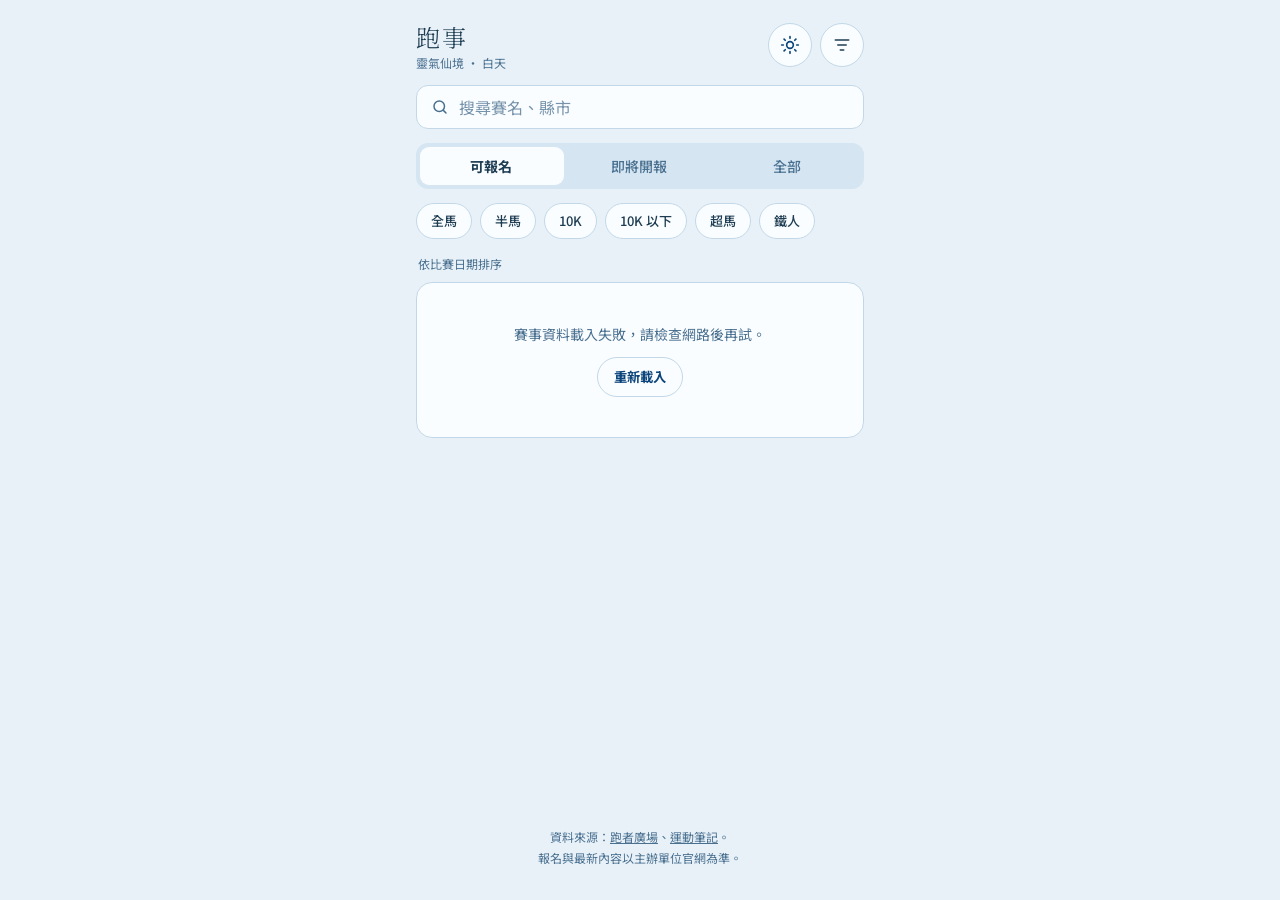
==== site/index.html @ 1be026e9 "加入網站：賽事列表、篩選、詳情（準備部署到 Cloudflare Pages） - site/：純 HTML/CSS/JS，照設計稿的三個畫面與日夜主題 - 讀 races.json，報名狀態依今天重" ====
<!doctype html>
<html lang="zh-Hant" data-theme="day">
<head>
<meta charset="utf-8">
<meta name="viewport" content="width=device-width, initial-scale=1, viewport-fit=cover">
<title>跑事｜台灣路跑賽事，現在還能報名哪些</title>
<meta name="description" content="整理跑者廣場、運動筆記的台灣路跑賽事：現在還能報名的比賽、快截止提醒、加到行事曆。">
<meta name="theme-color" content="#E8F1F8">
<link rel="icon" href="favicon.svg" type="image/svg+xml">
<link rel="preconnect" href="https://fonts.googleapis.com">
<link rel="preconnect" href="https://fonts.gstatic.com" crossorigin>
<link href="https://fonts.googleapis.com/css2?family=Barlow+Condensed:wght@600;700&family=Noto+Sans+TC:wght@400;500;700&family=Noto+Serif+TC:wght@300&display=swap" rel="stylesheet">
<link rel="stylesheet" href="style.css">
<script>
  // 先決定日夜主題再畫面，避免閃一下
  (function () {
    var h = Number(new Date().toLocaleString('en-US', { timeZone: 'Asia/Taipei', hour: 'numeric', hour12: false })) % 24;
    var mode = h >= 6 && h < 18 ? 'day' : 'night';
    try {
      var o = JSON.parse(localStorage.getItem('paoshi-theme') || 'null');
      if (o && o.until > Date.now()) mode = o.mode;
    } catch (e) {}
    document.documentElement.setAttribute('data-theme', mode);
  })();
</script>
</head>
<body>
<div class="app" id="app"></div>
<div id="sheet"></div>
<div id="toast" class="toast hidden" role="status" aria-live="polite"></div>
<script src="app.js"></script>
</body>
</html>
---- site/style.css ----
/* 跑事｜樣式。顏色照設計稿：白天「靈氣仙境」、夜晚「玄門夜色」 */

:root, [data-theme="day"] {
  --bg: #E8F1F8; --surface: #FAFDFF; --border: #C2D8E8; --line: #E1ECF4;
  --text: #1E3D52; --strong: #122B3D; --muted: #4A7090; --brand: #1E3D52; --accent: #0C447C;
  --seg: #D5E5F1; --seg-on: #FAFDFF; --chip-on: #1E3D52; --chip-on-text: #FFFFFF; --nav: #F3F8FC;
  --full-bg: #0C447C; --full-text: #FFFFFF; --half-bg: #D3E7F3; --half-text: #0C447C;
  --oth-bg: #E8F1F8; --oth-text: #3D6585;
  --open-bg: #DDF1E8; --open-text: #1B6B4F; --soon-bg: #FEF5D6; --soon-text: #7D6608;
  --up-bg: #DCEBF5; --up-text: #0C447C; --cl-bg: #E8F1F8; --cl-text: #4A7090;
  --cta: #0C447C; --cta-text: #FFFFFF; --dim: rgba(30, 61, 82, .55); --sheet: #F3F8FC;
  --warn-bg: #FEF5D6; --warn-text: #7D6608;
  color-scheme: light;
}
[data-theme="night"] {
  --bg: #1A1C23; --surface: #202229; --border: #2C2F37; --line: #272A31;
  --text: #E2E8F0; --strong: #F1F5F9; --muted: #94A3B8; --brand: #E2E8F0; --accent: #F59E0B;
  --seg: #14161C; --seg-on: #2A2D35; --chip-on: #F59E0B; --chip-on-text: #1A1C23; --nav: #0E1218;
  --full-bg: #F59E0B; --full-text: #1A1C23; --half-bg: rgba(245, 158, 11, .16); --half-text: #FBBF24;
  --oth-bg: rgba(255, 255, 255, .06); --oth-text: #CBD5E1;
  --open-bg: rgba(52, 211, 153, .13); --open-text: #34D399; --soon-bg: rgba(245, 158, 11, .16); --soon-text: #FBBF24;
  --up-bg: rgba(91, 163, 201, .18); --up-text: #8CC8E8; --cl-bg: rgba(255, 255, 255, .05); --cl-text: #94A3B8;
  --cta: #F59E0B; --cta-text: #1A1C23; --dim: rgba(7, 9, 13, .7); --sheet: #1A1C23;
  --warn-bg: rgba(245, 158, 11, .12); --warn-text: #FBBF24;
  color-scheme: dark;
}

* { box-sizing: border-box; }
html, body { margin: 0; }
body {
  background: var(--bg); color: var(--text);
  font-family: 'Noto Sans TC', -apple-system, 'PingFang TC', sans-serif;
  -webkit-text-size-adjust: 100%;
  transition: background-color 1.4s ease, color 1.4s ease;
}
a { color: inherit; text-decoration: none; }
button, input, select { font-family: inherit; }
button { cursor: pointer; }
.num { font-family: 'Barlow Condensed', sans-serif; }
.hidden { display: none !important; }
:focus-visible { outline: 2px solid var(--accent); outline-offset: 2px; }

.app { max-width: 480px; margin: 0 auto; min-height: 100vh; min-height: 100dvh; display: flex; flex-direction: column; }

/* ---------- 列表頁 ---------- */
.top { padding: 20px 16px 12px; display: flex; flex-direction: column; gap: 14px; }
.brand-row { display: flex; align-items: center; justify-content: space-between; }
.brand { display: flex; flex-direction: column; }
.brand b { font-family: 'Noto Serif TC', serif; font-weight: 300; font-size: 24px; letter-spacing: .1em; line-height: 1.4; color: var(--brand); }
.brand small { font-size: 12px; color: var(--muted); }
.icon-row { display: flex; gap: 8px; }
.round {
  width: 44px; height: 44px; border-radius: 22px; background: var(--surface); border: 1px solid var(--border);
  display: flex; align-items: center; justify-content: center; color: var(--text); position: relative; padding: 0;
}
.round.accent { color: var(--accent); }
.round .dot { position: absolute; top: 8px; right: 8px; width: 8px; height: 8px; border-radius: 4px; background: var(--accent); }

.search {
  display: flex; align-items: center; gap: 8px; height: 44px; padding: 0 14px;
  background: var(--surface); border: 1px solid var(--border); border-radius: 12px; color: var(--muted);
}
.search input { border: 0; outline: 0; flex: 1; min-width: 0; font-size: 16px; background: transparent; color: var(--text); }
.search input::placeholder { color: var(--muted); opacity: .75; }

.tabs { display: grid; grid-template-columns: repeat(3, minmax(0, 1fr)); gap: 4px; padding: 4px; background: var(--seg); border-radius: 12px; }
.tabs button { height: 38px; border: 0; border-radius: 9px; background: transparent; color: var(--muted); font-size: 14px; font-weight: 500; }
.tabs button[aria-selected="true"] { background: var(--seg-on); color: var(--text); font-weight: 700; }
.tabs .num { font-size: 15px; margin-left: 2px; }
.tabs button[aria-selected="true"] .num { color: var(--accent); }

.chips { display: flex; gap: 8px; overflow-x: auto; scrollbar-width: none; margin: 0 -16px; padding: 0 16px; }
.chips::-webkit-scrollbar { display: none; }
.chip {
  flex: none; height: 36px; padding: 0 14px; border-radius: 18px; border: 1px solid var(--border);
  background: var(--surface); color: var(--text); font-size: 13px; font-weight: 500;
}
.chip[aria-pressed="true"] { border-color: var(--chip-on); background: var(--chip-on); color: var(--chip-on-text); font-weight: 700; }

.list { flex: 1; padding: 4px 16px 32px; display: flex; flex-direction: column; gap: 10px; }
.meta { display: flex; justify-content: space-between; gap: 8px; font-size: 12px; color: var(--muted); padding: 0 2px; }
.notice { padding: 40px 16px; text-align: center; color: var(--muted); font-size: 14px; background: var(--surface); border: 1px solid var(--border); border-radius: 16px; line-height: 1.6; }
.notice button { margin-top: 12px; height: 40px; padding: 0 16px; border-radius: 20px; border: 1px solid var(--border); background: transparent; color: var(--accent); font-weight: 700; }

.card { display: flex; gap: 14px; padding: 14px; background: var(--surface); border: 1px solid var(--border); border-radius: 16px; }
.card:active { opacity: .85; }
.date { flex: none; width: 52px; display: flex; flex-direction: column; align-items: center; padding-top: 2px; }
.date span { font-size: 12px; color: var(--muted); }
.date .mon { font-weight: 500; }
.date .day { font-family: 'Barlow Condensed', sans-serif; font-weight: 700; font-size: 34px; line-height: 1; color: var(--strong); }
.card-body { flex: 1; min-width: 0; display: flex; flex-direction: column; gap: 6px; }
.title-row { display: flex; gap: 6px; align-items: flex-start; }
.title-row .name { flex: 1; font-size: 15px; font-weight: 700; line-height: 1.35; color: var(--strong); }
.cert { flex: none; font-size: 10px; font-weight: 700; letter-spacing: .5px; padding: 2px 6px; border-radius: 4px; border: 1px solid var(--accent); color: var(--accent); }
.place-row { display: flex; justify-content: space-between; gap: 8px; font-size: 13px; color: var(--muted); }
.place-row .place { min-width: 0; overflow: hidden; text-overflow: ellipsis; white-space: nowrap; }
.place-row .fee { flex: none; font-weight: 500; color: var(--text); }
.dists { display: flex; flex-wrap: wrap; gap: 4px; }
.d { font-family: 'Barlow Condensed', sans-serif; font-weight: 600; font-size: 14px; padding: 1px 8px; border-radius: 6px; background: var(--oth-bg); color: var(--oth-text); }
.d.full { font-weight: 700; background: var(--full-bg); color: var(--full-text); }
.d.half { font-weight: 700; background: var(--half-bg); color: var(--half-text); }
.status { align-self: flex-start; font-size: 12px; font-weight: 700; padding: 3px 9px; border-radius: 10px; background: var(--cl-bg); color: var(--cl-text); }
.status.open { background: var(--open-bg); color: var(--open-text); }
.status.closing_soon { background: var(--soon-bg); color: var(--soon-text); }
.status.upcoming { background: var(--up-bg); color: var(--up-text); }

.foot { padding: 8px 16px 32px; font-size: 12px; line-height: 1.7; color: var(--muted); text-align: center; }
.foot a { text-decoration: underline; }

/* ---------- 篩選 ---------- */
.sheet-wrap { position: fixed; inset: 0; z-index: 20; background: var(--dim); display: flex; align-items: flex-end; justify-content: center; }
.sheet {
  width: 100%; max-width: 480px; max-height: 92vh; max-height: 92dvh; overflow-y: auto;
  background: var(--sheet); border-radius: 24px 24px 0 0; border-top: 1px solid var(--border);
  padding: 10px 20px calc(24px + env(safe-area-inset-bottom)); display: flex; flex-direction: column; gap: 22px;
}
.grip { width: 40px; height: 4px; border-radius: 2px; background: var(--border); align-self: center; }
.sheet-head { display: flex; justify-content: space-between; align-items: center; }
.sheet h1 { margin: 0; font-size: 20px; font-weight: 700; color: var(--strong); }
.text-btn { height: 44px; padding: 0 4px; border: 0; background: transparent; color: var(--accent); font-size: 14px; font-weight: 700; }
.group { display: flex; flex-direction: column; gap: 10px; }
.group h2 { margin: 0; font-size: 14px; font-weight: 700; color: var(--strong); }
.group h2 small { font-weight: 400; color: var(--muted); font-size: 12px; margin-left: 4px; }
.opts { display: flex; flex-wrap: wrap; gap: 8px; }
.opt { min-width: 64px; height: 42px; padding: 0 16px; border-radius: 21px; border: 1px solid var(--border); background: var(--surface); color: var(--text); font-size: 14px; }
.opt[aria-pressed="true"] { border-color: var(--chip-on); background: var(--chip-on); color: var(--chip-on-text); font-weight: 700; }
.field { display: flex; flex-direction: column; gap: 6px; font-size: 13px; color: var(--muted); }
.field select { height: 44px; border-radius: 12px; border: 1px solid var(--border); padding: 0 12px; font-size: 16px; background: var(--surface); color: var(--text); }
.switch-row { display: flex; justify-content: space-between; align-items: center; gap: 12px; }
.switch-row b { display: block; font-size: 14px; color: var(--strong); }
.switch-row small { font-size: 12px; color: var(--muted); }
.switch { flex: none; position: relative; width: 52px; height: 32px; border-radius: 16px; border: 0; padding: 0; background: var(--border); transition: background .2s; }
.switch::after { content: ""; position: absolute; top: 3px; left: 3px; width: 26px; height: 26px; border-radius: 13px; background: #FFFFFF; transition: transform .2s; }
.switch[aria-checked="true"] { background: var(--accent); }
.switch[aria-checked="true"]::after { transform: translateX(20px); }
.cta {
  height: 52px; border-radius: 14px; border: 0; background: var(--cta); color: var(--cta-text);
  font-size: 16px; font-weight: 700; display: flex; align-items: center; justify-content: center; gap: 6px; width: 100%;
}
.cta .num { font-size: 20px; }

/* ---------- 詳情 ---------- */
.bar { position: sticky; top: 0; z-index: 5; display: flex; justify-content: space-between; align-items: center; padding: 12px 8px 4px; background: var(--bg); }
.icon-btn { width: 44px; height: 44px; border: 0; background: transparent; color: var(--text); display: flex; align-items: center; justify-content: center; padding: 0; }
.detail { flex: 1; padding: 0 16px 24px; display: flex; flex-direction: column; gap: 14px; }
.hero { display: flex; flex-direction: column; gap: 10px; padding: 4px 4px 0; }
.badges { display: flex; flex-wrap: wrap; align-items: center; gap: 8px; }
.badges .cert { font-size: 11px; padding: 2px 7px; }
.hero h1 { margin: 0; font-size: 24px; line-height: 1.3; font-weight: 700; color: var(--strong); }
.hero .when { display: flex; align-items: baseline; gap: 10px; flex-wrap: wrap; }
.hero .when .big { font-family: 'Barlow Condensed', sans-serif; font-weight: 700; font-size: 44px; line-height: 1; color: var(--strong); }
.hero .when span { font-size: 14px; color: var(--muted); }
.hero .aka { font-size: 12px; color: var(--muted); margin-top: -4px; }
.box { background: var(--surface); border: 1px solid var(--border); border-radius: 16px; }
.info { padding: 4px 16px; }
.info div { display: flex; gap: 12px; padding: 12px 0; border-bottom: 1px solid var(--line); }
.info div:last-child { border-bottom: 0; }
.info dt { flex: none; width: 64px; font-size: 13px; color: var(--muted); }
.info dd { margin: 0; font-size: 14px; line-height: 1.5; min-width: 0; overflow-wrap: anywhere; }
.info dd small { display: block; color: var(--muted); font-size: 12px; }
.sec { display: flex; flex-direction: column; gap: 8px; }
.sec h2 { margin: 0; padding: 0 4px; font-size: 15px; font-weight: 700; color: var(--strong); }
.groups { overflow: hidden; }
.grp { display: flex; align-items: center; gap: 12px; padding: 12px 16px; border-bottom: 1px solid var(--line); }
.grp:last-child { border-bottom: 0; }
.grp .d { flex: none; min-width: 78px; text-align: center; font-size: 16px; font-weight: 700; padding: 2px 8px; }
.grp .q { flex: 1; font-size: 12px; color: var(--muted); }
.grp .f { flex: none; font-family: 'Barlow Condensed', sans-serif; font-weight: 700; font-size: 18px; color: var(--strong); }
.warn { padding: 12px 14px; border-radius: 12px; background: var(--warn-bg); color: var(--warn-text); font-size: 13px; line-height: 1.6; }
.fine { margin: 0; padding: 0 4px; font-size: 12px; line-height: 1.7; color: var(--muted); }
.fine a { color: var(--accent); text-decoration: underline; }
.actions {
  position: sticky; bottom: 0; display: flex; gap: 10px; padding: 12px 16px calc(14px + env(safe-area-inset-bottom));
  background: var(--nav); border-top: 1px solid var(--border);
}
.actions .sq { flex: none; width: 52px; height: 52px; border-radius: 14px; border: 1px solid var(--border); background: var(--surface); color: var(--text); display: flex; align-items: center; justify-content: center; padding: 0; }
.actions .ghost { flex: 1; min-width: 0; height: 52px; border-radius: 14px; border: 1px solid var(--text); background: transparent; color: var(--text); font-size: 15px; font-weight: 700; padding: 0 8px; }
.actions .cta { flex: 1.3; min-width: 0; width: auto; font-size: 15px; padding: 0 8px; }

.toast {
  position: fixed; left: 50%; bottom: 96px; transform: translateX(-50%); z-index: 30;
  background: var(--strong); color: var(--bg); padding: 10px 16px; border-radius: 20px; font-size: 14px;
  max-width: calc(100% - 32px); text-align: center;
}
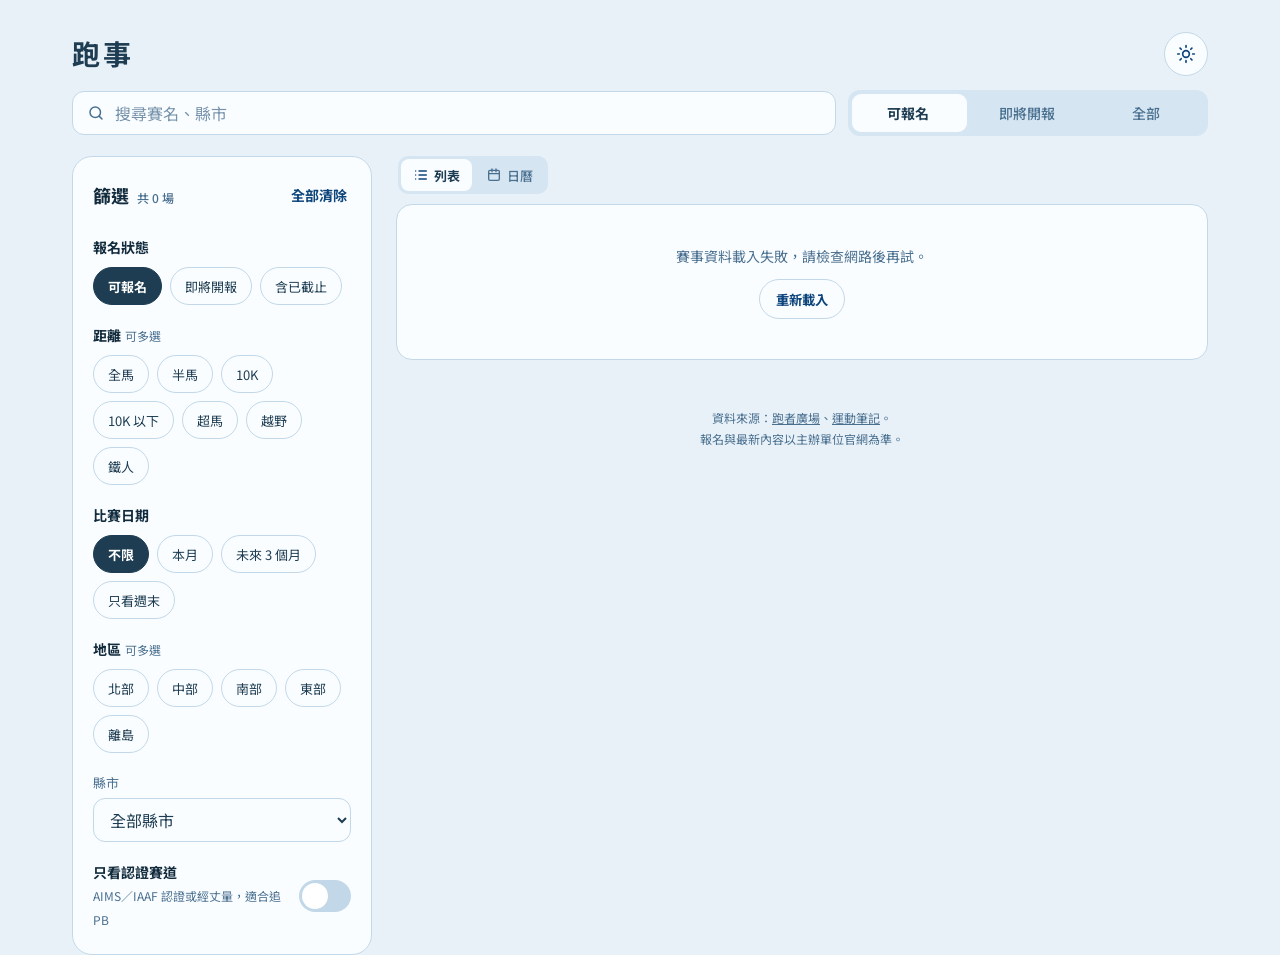
==== commit 85cbbfbe: "網站：桌機與 iPad 版面、標題改黑體、取消副標、加入 Buy Me a Coffee 按鈕（帳號待填） Co-Authored-By: Claude Opus 5.5 <noreply@anthr" ====
--- a/site/index.html
+++ b/site/index.html
@@ -9,7 +9,7 @@
 <link rel="icon" href="favicon.svg" type="image/svg+xml">
 <link rel="preconnect" href="https://fonts.googleapis.com">
 <link rel="preconnect" href="https://fonts.gstatic.com" crossorigin>
-<link href="https://fonts.googleapis.com/css2?family=Barlow+Condensed:wght@600;700&family=Noto+Sans+TC:wght@400;500;700&family=Noto+Serif+TC:wght@300&display=swap" rel="stylesheet">
+<link href="https://fonts.googleapis.com/css2?family=Barlow+Condensed:wght@600;700&family=Noto+Sans+TC:wght@400;500;700&display=swap" rel="stylesheet">
 <link rel="stylesheet" href="style.css">
 <script>
   // 先決定日夜主題再畫面，避免閃一下
--- a/site/style.css
+++ b/site/style.css
@@ -45,9 +45,7 @@
 /* ---------- 列表頁 ---------- */
 .top { padding: 20px 16px 12px; display: flex; flex-direction: column; gap: 14px; }
 .brand-row { display: flex; align-items: center; justify-content: space-between; }
-.brand { display: flex; flex-direction: column; }
-.brand b { font-family: 'Noto Serif TC', serif; font-weight: 300; font-size: 24px; letter-spacing: .1em; line-height: 1.4; color: var(--brand); }
-.brand small { font-size: 12px; color: var(--muted); }
+.brand { font-family: 'Noto Sans TC', -apple-system, 'PingFang TC', sans-serif; font-weight: 700; font-size: 24px; letter-spacing: .1em; line-height: 1.4; color: var(--brand); }
 .icon-row { display: flex; gap: 8px; }
 .round {
   width: 44px; height: 44px; border-radius: 22px; background: var(--surface); border: 1px solid var(--border);
@@ -77,8 +75,22 @@
 }
 .chip[aria-pressed="true"] { border-color: var(--chip-on); background: var(--chip-on); color: var(--chip-on-text); font-weight: 700; }
 
+.layout { flex: 1; display: flex; flex-direction: column; }
+.content { flex: 1; min-width: 0; display: flex; flex-direction: column; }
+.controls { display: flex; flex-direction: column; gap: 14px; }
 .list { flex: 1; padding: 4px 16px 32px; display: flex; flex-direction: column; gap: 10px; }
+.cards, .day-list { display: flex; flex-direction: column; gap: 10px; }
+.cal-wrap { display: flex; flex-direction: column; gap: 10px; }
 .meta { display: flex; justify-content: space-between; gap: 8px; font-size: 12px; color: var(--muted); padding: 0 2px; }
+.list > .meta { align-items: center; }
+.view-switch { display: inline-flex; gap: 2px; padding: 3px; background: var(--seg); border-radius: 10px; }
+.view-switch button {
+  height: 32px; padding: 0 12px; border: 0; border-radius: 8px; background: transparent; color: var(--muted);
+  font-size: 13px; font-weight: 500; display: inline-flex; align-items: center; gap: 5px;
+}
+.view-switch button svg { width: 16px; height: 16px; }
+.view-switch button[aria-checked="true"] { background: var(--seg-on); color: var(--text); font-weight: 700; }
+.view-switch button[aria-checked="true"] svg { color: var(--accent); }
 .notice { padding: 40px 16px; text-align: center; color: var(--muted); font-size: 14px; background: var(--surface); border: 1px solid var(--border); border-radius: 16px; line-height: 1.6; }
 .notice button { margin-top: 12px; height: 40px; padding: 0 16px; border-radius: 20px; border: 1px solid var(--border); background: transparent; color: var(--accent); font-weight: 700; }
 
@@ -104,8 +116,55 @@
 .status.closing_soon { background: var(--soon-bg); color: var(--soon-text); }
 .status.upcoming { background: var(--up-bg); color: var(--up-text); }
 
-.foot { padding: 8px 16px 32px; font-size: 12px; line-height: 1.7; color: var(--muted); text-align: center; }
+.foot { padding: 8px 16px 32px; font-size: 12px; line-height: 1.7; color: var(--muted); text-align: center; display: flex; flex-direction: column; align-items: center; gap: 14px; }
+.foot p { margin: 0; }
+
+/* Buy Me a Coffee：官方黃色 */
+.bmc {
+  display: inline-flex; align-items: center; justify-content: center; gap: 8px; align-self: center;
+  height: 44px; padding: 0 18px; border-radius: 12px; background: #FFDD00; color: #0D0C22 !important;
+  font-size: 14px; font-weight: 700; text-decoration: none !important;
+}
+.bmc:hover { filter: brightness(.96); }
 .foot a { text-decoration: underline; }
+
+/* 越野標籤 */
+.tag { flex: none; font-size: 10px; font-weight: 700; padding: 2px 6px; border-radius: 4px; background: var(--open-bg); color: var(--open-text); }
+.badges .tag { font-size: 11px; padding: 2px 7px; }
+
+/* ---------- 日曆 ---------- */
+.cal { padding: 8px 10px 12px; display: flex; flex-direction: column; gap: 10px; }
+.cal-top { display: flex; align-items: center; justify-content: space-between; }
+.cal-top h2 { margin: 0; font-size: 17px; font-weight: 700; color: var(--strong); display: flex; align-items: baseline; gap: 8px; }
+.cal-top h2 small { font-size: 12px; font-weight: 500; color: var(--muted); }
+.cal-top .icon-btn:disabled { opacity: .3; cursor: default; }
+.seg { display: grid; grid-template-columns: 1fr 1fr; gap: 4px; padding: 3px; background: var(--seg); border-radius: 10px; }
+.seg button { height: 34px; border: 0; border-radius: 8px; background: transparent; color: var(--muted); font-size: 13px; font-weight: 500; }
+.seg button[aria-checked="true"] { background: var(--seg-on); color: var(--text); font-weight: 700; }
+.cal-grid { display: grid; grid-template-columns: repeat(7, minmax(0, 1fr)); gap: 2px; }
+.cal-wd { text-align: center; font-size: 11px; color: var(--muted); padding: 2px 0 4px; }
+.cal-cell {
+  height: 48px; border: 0; border-radius: 10px; background: transparent; padding: 6px 0 4px;
+  display: flex; flex-direction: column; align-items: center; justify-content: space-between; color: var(--muted);
+}
+.cal-cell b { font-family: 'Barlow Condensed', sans-serif; font-size: 17px; font-weight: 600; line-height: 1; }
+.cal-cell.past { opacity: .4; }
+.cal-cell.has { color: var(--strong); background: var(--bg); }
+.cal-cell.has b { font-weight: 700; }
+.cal-cell.today b { color: var(--accent); text-decoration: underline; text-underline-offset: 3px; }
+.cal-cell.sel { background: var(--chip-on); color: var(--chip-on-text); }
+.cal-cell.sel b { color: var(--chip-on-text); }
+.dots { display: flex; gap: 2px; align-items: center; height: 6px; }
+.dots i, .legend i { display: inline-block; width: 6px; height: 6px; border-radius: 3px; }
+.dots em { font-style: normal; font-size: 10px; line-height: 6px; }
+.dot-open { background: #2E9E74; }
+.dot-closing_soon { background: #E0A100; }
+.dot-upcoming { background: #4F8DC0; }
+.dot-closed, .dot-unknown { background: #9AA9B8; }
+.cal-cell.sel .dots i { box-shadow: 0 0 0 1px var(--chip-on-text); }
+.legend { display: flex; flex-wrap: wrap; gap: 4px 12px; font-size: 11px; color: var(--muted); padding: 0 4px; }
+.legend span { display: flex; align-items: center; gap: 4px; }
+.day-head { margin: 6px 2px 0; font-size: 15px; font-weight: 700; color: var(--strong); }
 
 /* ---------- 篩選 ---------- */
 .sheet-wrap { position: fixed; inset: 0; z-index: 20; background: var(--dim); display: flex; align-items: flex-end; justify-content: center; }
@@ -182,3 +241,51 @@
   background: var(--strong); color: var(--bg); padding: 10px 16px; border-radius: 20px; font-size: 14px;
   max-width: calc(100% - 32px); text-align: center;
 }
+
+/* ---------- iPad（≥768px） ---------- */
+@media (min-width: 768px) {
+  .app { max-width: 960px; }
+  .top { padding: 28px 24px 14px; }
+  .controls { flex-direction: row; align-items: center; gap: 12px; }
+  .controls .search { flex: 1; }
+  .controls .tabs { flex: none; width: 360px; }
+  .chips { margin: 0; padding: 0; flex-wrap: wrap; overflow: visible; }
+  .list { padding: 4px 24px 40px; }
+  .cards { display: grid; grid-template-columns: repeat(2, minmax(0, 1fr)); gap: 12px; }
+  .card { height: 100%; }
+  .cal-wrap { display: grid; grid-template-columns: minmax(0, 1fr) minmax(0, 1fr); gap: 16px; align-items: start; }
+  .day-list { position: sticky; top: 12px; }
+  .day-head { margin-top: 4px; }
+  .cal-cell { height: 54px; }
+  .app.is-detail { max-width: 720px; }
+  .sheet-wrap { align-items: center; padding: 24px; }
+  .sheet { border-radius: 24px; border: 1px solid var(--border); max-height: 86vh; }
+  .sheet .grip { display: none; }
+}
+
+/* ---------- 桌機（≥1024px）：篩選常駐左側 ---------- */
+@media (min-width: 1024px) {
+  .app { max-width: 1200px; }
+  .app.is-detail { max-width: 760px; }
+  .only-narrow { display: none !important; }
+  .top { padding: 32px 32px 16px; }
+  .brand { font-size: 28px; }
+  .layout { flex-direction: row; align-items: flex-start; gap: 24px; padding: 0 32px; }
+  .side {
+    flex: none; width: 300px; position: sticky; top: 16px; max-height: calc(100vh - 32px); overflow-y: auto;
+    background: var(--surface); border: 1px solid var(--border); border-radius: 20px;
+    padding: 16px 20px 24px; display: flex; flex-direction: column; gap: 20px; margin-top: 4px;
+  }
+  .side-title { margin: 0; font-size: 18px; font-weight: 700; color: var(--strong); }
+  .side-title small { font-size: 12px; font-weight: 500; color: var(--muted); margin-left: 4px; }
+  .side .opt { min-width: 0; height: 38px; padding: 0 14px; font-size: 13px; }
+  .list { padding: 4px 0 40px; }
+  .foot { padding: 8px 0 40px; }
+  .card:hover { border-color: var(--accent); }
+}
+
+/* ---------- 大桌機（≥1360px）：卡片三欄 ---------- */
+@media (min-width: 1360px) {
+  .app { max-width: 1360px; }
+  .cards { grid-template-columns: repeat(3, minmax(0, 1fr)); }
+}
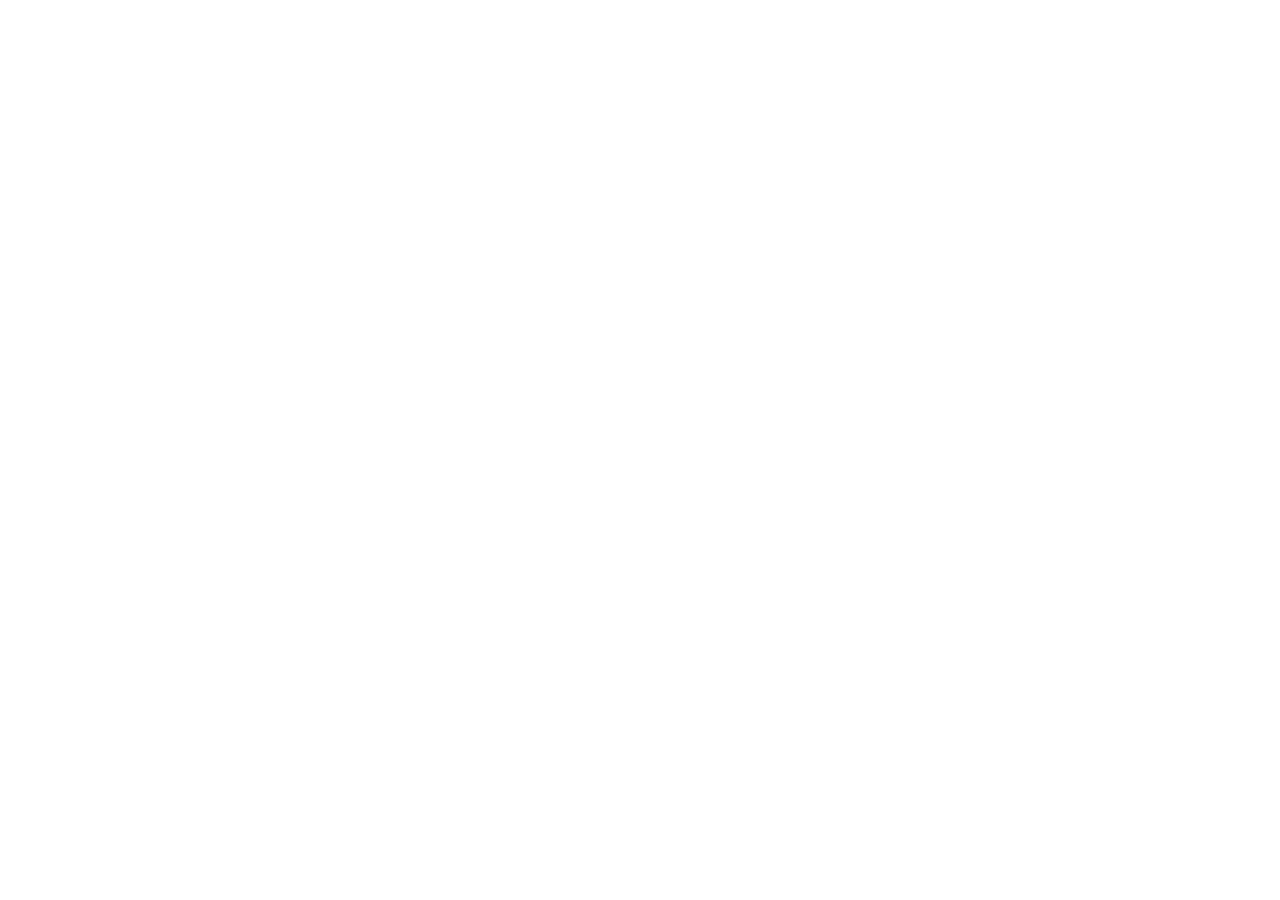
==== commit a6efd08f: "每場比賽一個獨立網頁，讓 Google 收錄 - build_site.py：部署時為每場比賽產生 /race/<key>/ 靜態網頁（含 SEO 標籤與賽事結構化資料）、sitemap.xml、ro" ====
--- a/site/index.html
+++ b/site/index.html
@@ -6,11 +6,11 @@
 <title>跑事｜台灣路跑賽事，現在還能報名哪些</title>
 <meta name="description" content="整理跑者廣場、運動筆記的台灣路跑賽事：現在還能報名的比賽、快截止提醒、加到行事曆。">
 <meta name="theme-color" content="#E8F1F8">
-<link rel="icon" href="favicon.svg" type="image/svg+xml">
+<link rel="icon" href="/favicon.svg" type="image/svg+xml">
 <link rel="preconnect" href="https://fonts.googleapis.com">
 <link rel="preconnect" href="https://fonts.gstatic.com" crossorigin>
 <link href="https://fonts.googleapis.com/css2?family=Barlow+Condensed:wght@600;700&family=Noto+Sans+TC:wght@400;500;700&display=swap" rel="stylesheet">
-<link rel="stylesheet" href="style.css">
+<link rel="stylesheet" href="/style.css">
 <script>
   // 先決定日夜主題再畫面，避免閃一下
   (function () {
@@ -28,6 +28,6 @@
 <div class="app" id="app"></div>
 <div id="sheet"></div>
 <div id="toast" class="toast hidden" role="status" aria-live="polite"></div>
-<script src="app.js"></script>
+<script src="/app.js"></script>
 </body>
 </html>
